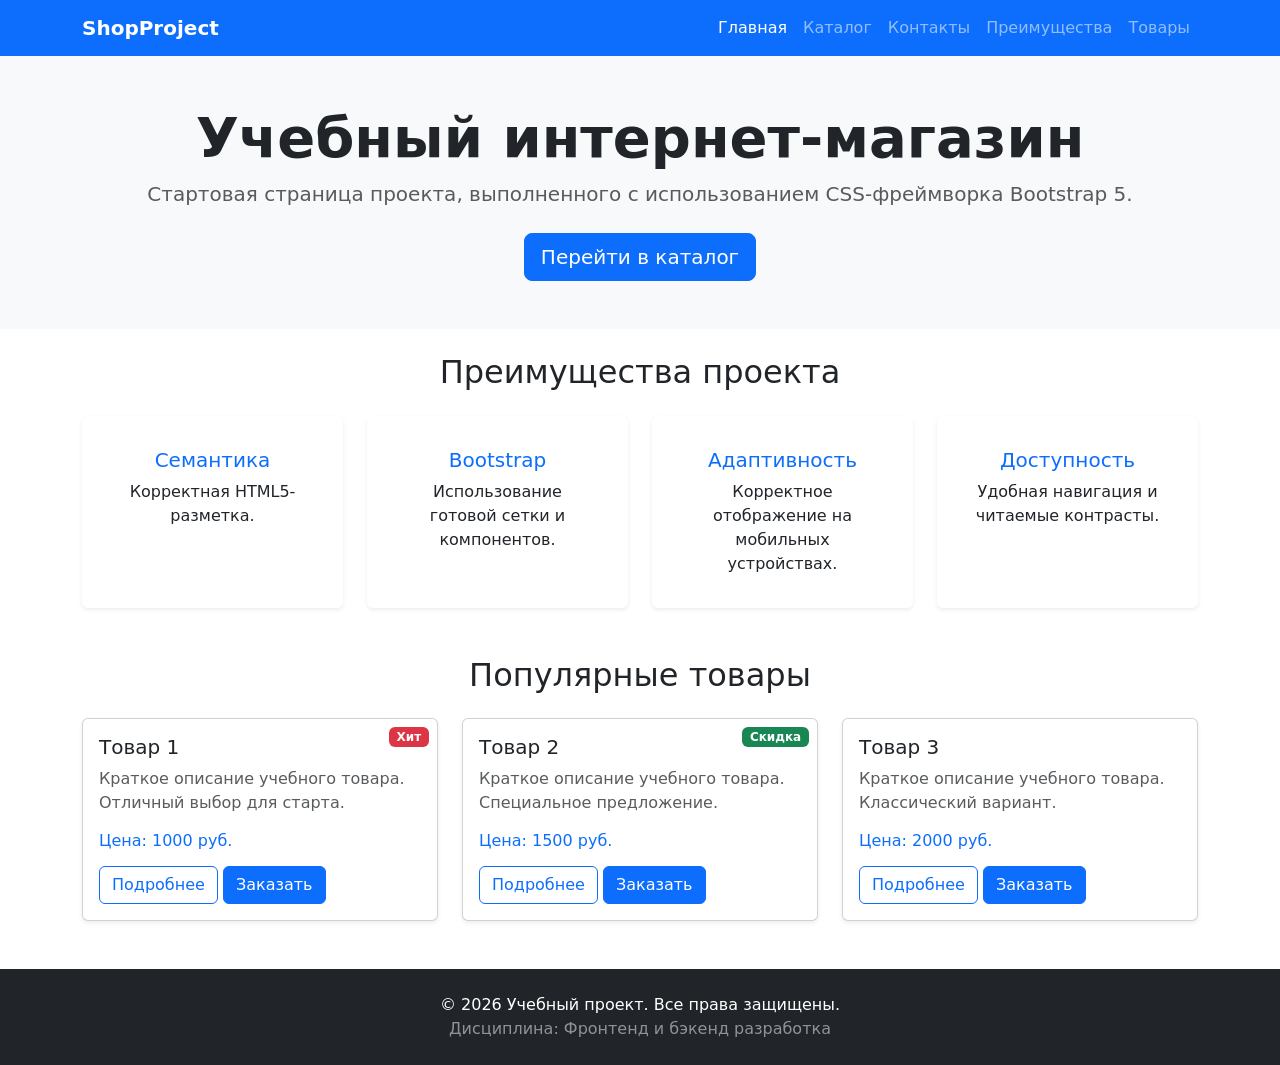
==== index.html @ 4ba066dc "feat: add Bootstrap 5 index.html with navbar, grid, cards and modal" ====
<!DOCTYPE html>
<html lang="ru">
<head>
  <meta charset="UTF-8">
  <meta name="viewport" content="width=device-width, initial-scale=1.0">
  <meta name="description" content="Учебный интернет-магазин на Bootstrap">
  <title>Учебный интернет-магазин</title>
  
  <!-- Подключение Bootstrap 5 CSS через CDN -->
  <link href="https://cdn.jsdelivr.net/npm/bootstrap@5.3.2/dist/css/bootstrap.min.css" rel="stylesheet">
  
  <!-- Наш минимальный файл для точечных правок (если понадобится) -->
  <link rel="stylesheet" href="css/custom.css">
</head>
<body>

  <!-- Навигация (Bootstrap Navbar) -->
  <nav class="navbar navbar-expand-lg navbar-dark bg-primary sticky-top">
    <div class="container">
      <a class="navbar-brand fw-bold" href="index.html">ShopProject</a>
      <button class="navbar-toggler" type="button" data-bs-toggle="collapse" data-bs-target="#navbarNav" aria-controls="navbarNav" aria-expanded="false" aria-label="Toggle navigation">
        <span class="navbar-toggler-icon"></span>
      </button>
      <div class="collapse navbar-collapse" id="navbarNav">
        <ul class="navbar-nav ms-auto">
          <li class="nav-item"><a class="nav-link active" href="index.html">Главная</a></li>
          <li class="nav-item"><a class="nav-link" href="catalog.html">Каталог</a></li>
          <li class="nav-item"><a class="nav-link" href="contacts.html">Контакты</a></li>
          <li class="nav-item"><a class="nav-link" href="index.html#advantages">Преимущества</a></li>
          <li class="nav-item"><a class="nav-link" href="index.html#popular">Товары</a></li>
        </ul>
      </div>
    </div>
  </nav>

  <main>
    <!-- Hero-блок (Bootstrap Jumbotron-style) -->
    <section class="bg-light py-5 mb-4">
      <div class="container text-center">
        <h1 class="display-4 fw-bold">Учебный интернет-магазин</h1>
        <p class="lead text-muted mb-4">Стартовая страница проекта, выполненного с использованием CSS-фреймворка Bootstrap 5.</p>
        <a class="btn btn-primary btn-lg" href="catalog.html">Перейти в каталог</a>
      </div>
    </section>

    <!-- Преимущества -->
    <section class="container mb-5" id="advantages">
      <h2 class="text-center mb-4">Преимущества проекта</h2>
      <div class="row row-cols-1 row-cols-md-2 row-cols-lg-4 g-4">
        <div class="col">
          <div class="card h-100 border-0 shadow-sm text-center p-3">
            <div class="card-body">
              <h5 class="card-title text-primary">Семантика</h5>
              <p class="card-text">Корректная HTML5-разметка.</p>
            </div>
          </div>
        </div>
        <div class="col">
          <div class="card h-100 border-0 shadow-sm text-center p-3">
            <div class="card-body">
              <h5 class="card-title text-primary">Bootstrap</h5>
              <p class="card-text">Использование готовой сетки и компонентов.</p>
            </div>
          </div>
        </div>
        <div class="col">
          <div class="card h-100 border-0 shadow-sm text-center p-3">
            <div class="card-body">
              <h5 class="card-title text-primary">Адаптивность</h5>
              <p class="card-text">Корректное отображение на мобильных устройствах.</p>
            </div>
          </div>
        </div>
        <div class="col">
          <div class="card h-100 border-0 shadow-sm text-center p-3">
            <div class="card-body">
              <h5 class="card-title text-primary">Доступность</h5>
              <p class="card-text">Удобная навигация и читаемые контрасты.</p>
            </div>
          </div>
        </div>
      </div>
    </section>

    <!-- Популярные товары (Bootstrap Grid + Cards) -->
    <section class="container mb-5" id="popular">
      <h2 class="text-center mb-4">Популярные товары</h2>
      <div class="row row-cols-1 row-cols-md-3 g-4">
        
        <!-- Товар 1 -->
        <div class="col">
          <div class="card h-100 shadow-sm">
            <span class="badge bg-danger position-absolute top-0 end-0 m-2">Хит</span>
            <div class="card-body d-flex flex-column">
              <h5 class="card-title">Товар 1</h5>
              <p class="card-text text-muted flex-grow-1">Краткое описание учебного товара. Отличный выбор для старта.</p>
              <h6 class="text-primary mb-3">Цена: 1000 руб.</h6>
              <div class="d-grid gap-2 d-md-block">
                <a href="product.html" class="btn btn-outline-primary">Подробнее</a>
                <button class="btn btn-primary" data-bs-toggle="modal" data-bs-target="#orderModal" data-product="Товар 1">Заказать</button>
              </div>
            </div>
          </div>
        </div>

        <!-- Товар 2 -->
        <div class="col">
          <div class="card h-100 shadow-sm">
            <span class="badge bg-success position-absolute top-0 end-0 m-2">Скидка</span>
            <div class="card-body d-flex flex-column">
              <h5 class="card-title">Товар 2</h5>
              <p class="card-text text-muted flex-grow-1">Краткое описание учебного товара. Специальное предложение.</p>
              <h6 class="text-primary mb-3">Цена: 1500 руб.</h6>
              <div class="d-grid gap-2 d-md-block">
                <a href="product.html" class="btn btn-outline-primary">Подробнее</a>
                <button class="btn btn-primary" data-bs-toggle="modal" data-bs-target="#orderModal" data-product="Товар 2">Заказать</button>
              </div>
            </div>
          </div>
        </div>

        <!-- Товар 3 -->
        <div class="col">
          <div class="card h-100 shadow-sm">
            <div class="card-body d-flex flex-column">
              <h5 class="card-title">Товар 3</h5>
              <p class="card-text text-muted flex-grow-1">Краткое описание учебного товара. Классический вариант.</p>
              <h6 class="text-primary mb-3">Цена: 2000 руб.</h6>
              <div class="d-grid gap-2 d-md-block">
                <a href="product.html" class="btn btn-outline-primary">Подробнее</a>
                <button class="btn btn-primary" data-bs-toggle="modal" data-bs-target="#orderModal" data-product="Товар 3">Заказать</button>
              </div>
            </div>
          </div>
        </div>

      </div>
    </section>
  </main>

  <!-- Подвал -->
  <footer class="bg-dark text-white text-center py-4 mt-auto">
    <div class="container">
      <p class="mb-0">&copy; 2026 Учебный проект. Все права защищены.</p>
      <p class="mb-0 text-white-50">Дисциплина: Фронтенд и бэкенд разработка</p>
    </div>
  </footer>

  <!-- Модальное окно заявки (Bootstrap Modal) -->
  <div class="modal fade" id="orderModal" tabindex="-1" aria-labelledby="orderModalLabel" aria-hidden="true">
    <div class="modal-dialog">
      <div class="modal-content">
        <div class="modal-header">
          <h5 class="modal-title" id="orderModalLabel">Оформление заявки</h5>
          <button type="button" class="btn-close" data-bs-dismiss="modal" aria-label="Закрыть"></button>
        </div>
        <div class="modal-body">
          <form id="orderForm" novalidate>
            <input type="hidden" id="selectedProduct" name="selected-product">
            
            <div class="mb-3">
              <label for="orderName" class="form-label">Имя</label>
              <input type="text" class="form-control" id="orderName" name="name" required minlength="2">
            </div>
            
            <div class="mb-3">
              <label for="orderEmail" class="form-label">E-mail</label>
              <input type="email" class="form-control" id="orderEmail" name="email" required>
            </div>

            <div class="mb-3">
              <label for="orderPhone" class="form-label">Телефон</label>
              <input type="tel" class="form-control" id="orderPhone" name="phone" placeholder="+7 (900) 000-00-00" pattern="^\+7 \(\d{3}\) \d{3}-\d{2}-\d{2}$" required>
              <div class="form-text">Формат: +7 (900) 000-00-00</div>
            </div>

            <div class="mb-3 form-check">
              <input type="checkbox" class="form-check-input" id="orderAgreement" name="agreement" required>
              <label class="form-check-label" for="orderAgreement">Я согласен на обработку данных</label>
            </div>

            <div class="d-grid">
              <button type="submit" class="btn btn-primary">Отправить заявку</button>
            </div>
          </form>
          
          <!-- Сообщение об успехе (Bootstrap Alert) -->
          <div class="alert alert-success mt-3 d-none" id="successMessage" role="alert">
            Форма успешно отправлена!
          </div>
        </div>
      </div>
    </div>
  </div>

  <!-- Подключение Bootstrap 5 JS Bundle (включает Popper) -->
  <script src="https://cdn.jsdelivr.net/npm/bootstrap@5.3.2/dist/js/bootstrap.bundle.min.js"></script>
  
  <!-- Наш скрипт для обработки формы -->
  <script src="js/main.js"></script>
</body>
</html>
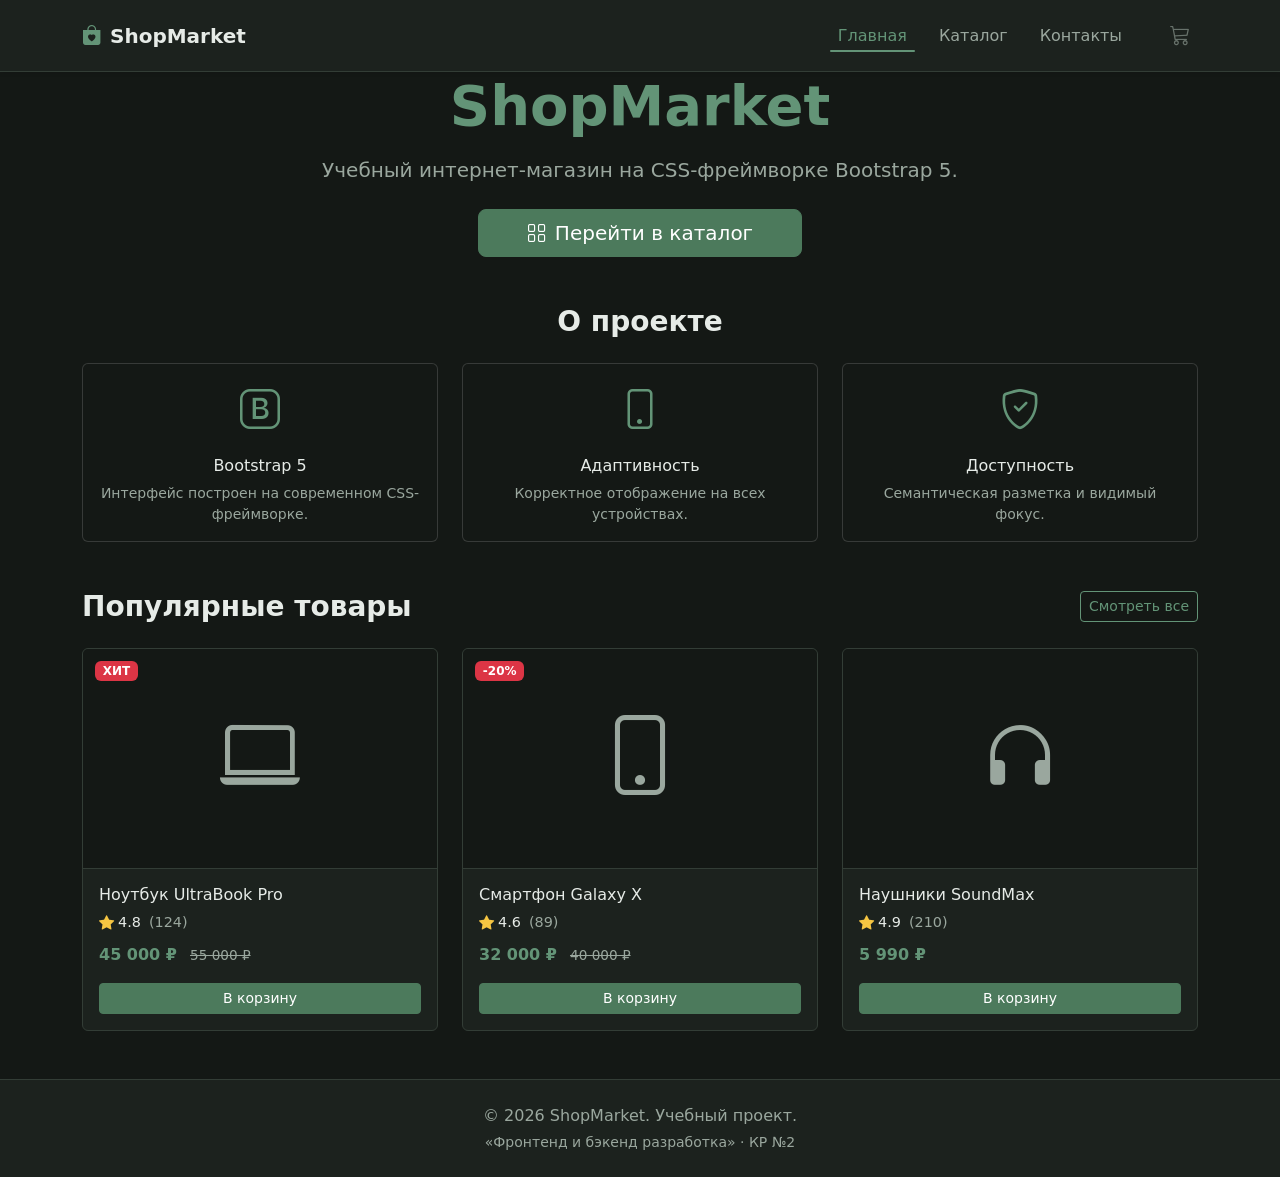
==== commit 03d2fe30: "1st version" ====
--- a/index.html
+++ b/index.html
@@ -1,202 +1,156 @@
 <!DOCTYPE html>
-<html lang="ru">
+<html lang="ru" data-bs-theme="dark">
 <head>
   <meta charset="UTF-8">
   <meta name="viewport" content="width=device-width, initial-scale=1.0">
-  <meta name="description" content="Учебный интернет-магазин на Bootstrap">
-  <title>Учебный интернет-магазин</title>
-  
-  <!-- Подключение Bootstrap 5 CSS через CDN -->
+  <meta name="description" content="ShopMarket — учебный маркетплейс. КР №2">
+  <title>Главная — ShopMarket</title>
   <link href="https://cdn.jsdelivr.net/npm/bootstrap@5.3.2/dist/css/bootstrap.min.css" rel="stylesheet">
-  
-  <!-- Наш минимальный файл для точечных правок (если понадобится) -->
+  <link rel="stylesheet" href="https://cdn.jsdelivr.net/npm/bootstrap-icons@1.11.1/font/bootstrap-icons.css">
   <link rel="stylesheet" href="css/custom.css">
 </head>
 <body>
 
-  <!-- Навигация (Bootstrap Navbar) -->
-  <nav class="navbar navbar-expand-lg navbar-dark bg-primary sticky-top">
+  <!-- ШАПКА -->
+  <nav class="navbar navbar-expand-lg fixed-top shadow-sm site-navbar" aria-label="Основная навигация">
     <div class="container">
-      <a class="navbar-brand fw-bold" href="index.html">ShopProject</a>
-      <button class="navbar-toggler" type="button" data-bs-toggle="collapse" data-bs-target="#navbarNav" aria-controls="navbarNav" aria-expanded="false" aria-label="Toggle navigation">
+      <a class="navbar-brand" href="index.html">
+        <i class="bi bi-bag-heart-fill me-2"></i>ShopMarket
+      </a>
+      <button class="navbar-toggler" type="button" data-bs-toggle="collapse" data-bs-target="#mainNavbar"
+              aria-controls="mainNavbar" aria-expanded="false" aria-label="Открыть меню">
         <span class="navbar-toggler-icon"></span>
       </button>
-      <div class="collapse navbar-collapse" id="navbarNav">
-        <ul class="navbar-nav ms-auto">
-          <li class="nav-item"><a class="nav-link active" href="index.html">Главная</a></li>
+      <div class="collapse navbar-collapse" id="mainNavbar">
+        <ul class="navbar-nav ms-auto align-items-lg-center gap-lg-3">
+          <li class="nav-item"><a class="nav-link" href="index.html">Главная</a></li>
           <li class="nav-item"><a class="nav-link" href="catalog.html">Каталог</a></li>
           <li class="nav-item"><a class="nav-link" href="contacts.html">Контакты</a></li>
-          <li class="nav-item"><a class="nav-link" href="index.html#advantages">Преимущества</a></li>
-          <li class="nav-item"><a class="nav-link" href="index.html#popular">Товары</a></li>
+          <li class="nav-item ms-lg-3">
+            <a class="nav-link cart-link d-flex align-items-center" href="order.html" aria-label="Корзина">
+              <i class="bi bi-cart3 fs-5"></i>
+              <span id="cart-count" class="badge rounded-pill bg-danger ms-1" style="display: none;">0</span>
+            </a>
+          </li>
         </ul>
       </div>
     </div>
   </nav>
 
   <main>
-    <!-- Hero-блок (Bootstrap Jumbotron-style) -->
-    <section class="bg-light py-5 mb-4">
-      <div class="container text-center">
-        <h1 class="display-4 fw-bold">Учебный интернет-магазин</h1>
-        <p class="lead text-muted mb-4">Стартовая страница проекта, выполненного с использованием CSS-фреймворка Bootstrap 5.</p>
-        <a class="btn btn-primary btn-lg" href="catalog.html">Перейти в каталог</a>
+    <!-- HERO -->
+    <section class="hero text-center">
+      <div class="container">
+        <h1 class="display-4 fw-bold mb-3" style="color: var(--accent-hover);">ShopMarket</h1>
+        <p class="lead text-muted mb-4 mx-auto" style="max-width: 700px;">
+          Учебный интернет-магазин на CSS-фреймворке Bootstrap 5.
+        </p>
+        <a href="catalog.html" class="btn btn-primary btn-lg px-5">
+          <i class="bi bi-grid me-2"></i>Перейти в каталог
+        </a>
       </div>
     </section>
 
-    <!-- Преимущества -->
-    <section class="container mb-5" id="advantages">
-      <h2 class="text-center mb-4">Преимущества проекта</h2>
-      <div class="row row-cols-1 row-cols-md-2 row-cols-lg-4 g-4">
+    <!-- ПРЕИМУЩЕСТВА -->
+    <section class="container my-5" id="advantages">
+      <h2 class="h3 fw-bold mb-4 text-center">О проекте</h2>
+      <div class="row row-cols-1 row-cols-md-3 g-4">
         <div class="col">
-          <div class="card h-100 border-0 shadow-sm text-center p-3">
-            <div class="card-body">
-              <h5 class="card-title text-primary">Семантика</h5>
-              <p class="card-text">Корректная HTML5-разметка.</p>
-            </div>
+          <div class="card h-100 p-3 text-center">
+            <i class="bi bi-bootstrap fs-1 d-block mb-3" style="color: var(--accent-hover);"></i>
+            <h3 class="h6">Bootstrap 5</h3>
+            <p class="text-muted small mb-0">Интерфейс построен на современном CSS-фреймворке.</p>
           </div>
         </div>
         <div class="col">
-          <div class="card h-100 border-0 shadow-sm text-center p-3">
-            <div class="card-body">
-              <h5 class="card-title text-primary">Bootstrap</h5>
-              <p class="card-text">Использование готовой сетки и компонентов.</p>
-            </div>
+          <div class="card h-100 p-3 text-center">
+            <i class="bi bi-phone fs-1 d-block mb-3" style="color: var(--accent-hover);"></i>
+            <h3 class="h6">Адаптивность</h3>
+            <p class="text-muted small mb-0">Корректное отображение на всех устройствах.</p>
           </div>
         </div>
         <div class="col">
-          <div class="card h-100 border-0 shadow-sm text-center p-3">
-            <div class="card-body">
-              <h5 class="card-title text-primary">Адаптивность</h5>
-              <p class="card-text">Корректное отображение на мобильных устройствах.</p>
-            </div>
-          </div>
-        </div>
-        <div class="col">
-          <div class="card h-100 border-0 shadow-sm text-center p-3">
-            <div class="card-body">
-              <h5 class="card-title text-primary">Доступность</h5>
-              <p class="card-text">Удобная навигация и читаемые контрасты.</p>
-            </div>
+          <div class="card h-100 p-3 text-center">
+            <i class="bi bi-shield-check fs-1 d-block mb-3" style="color: var(--accent-hover);"></i>
+            <h3 class="h6">Доступность</h3>
+            <p class="text-muted small mb-0">Семантическая разметка и видимый фокус.</p>
           </div>
         </div>
       </div>
     </section>
 
-    <!-- Популярные товары (Bootstrap Grid + Cards) -->
-    <section class="container mb-5" id="popular">
-      <h2 class="text-center mb-4">Популярные товары</h2>
-      <div class="row row-cols-1 row-cols-md-3 g-4">
-        
-        <!-- Товар 1 -->
-        <div class="col">
-          <div class="card h-100 shadow-sm">
-            <span class="badge bg-danger position-absolute top-0 end-0 m-2">Хит</span>
-            <div class="card-body d-flex flex-column">
-              <h5 class="card-title">Товар 1</h5>
-              <p class="card-text text-muted flex-grow-1">Краткое описание учебного товара. Отличный выбор для старта.</p>
-              <h6 class="text-primary mb-3">Цена: 1000 руб.</h6>
-              <div class="d-grid gap-2 d-md-block">
-                <a href="product.html" class="btn btn-outline-primary">Подробнее</a>
-                <button class="btn btn-primary" data-bs-toggle="modal" data-bs-target="#orderModal" data-product="Товар 1">Заказать</button>
-              </div>
-            </div>
-          </div>
-        </div>
-
-        <!-- Товар 2 -->
-        <div class="col">
-          <div class="card h-100 shadow-sm">
-            <span class="badge bg-success position-absolute top-0 end-0 m-2">Скидка</span>
-            <div class="card-body d-flex flex-column">
-              <h5 class="card-title">Товар 2</h5>
-              <p class="card-text text-muted flex-grow-1">Краткое описание учебного товара. Специальное предложение.</p>
-              <h6 class="text-primary mb-3">Цена: 1500 руб.</h6>
-              <div class="d-grid gap-2 d-md-block">
-                <a href="product.html" class="btn btn-outline-primary">Подробнее</a>
-                <button class="btn btn-primary" data-bs-toggle="modal" data-bs-target="#orderModal" data-product="Товар 2">Заказать</button>
-              </div>
-            </div>
-          </div>
-        </div>
-
-        <!-- Товар 3 -->
-        <div class="col">
-          <div class="card h-100 shadow-sm">
-            <div class="card-body d-flex flex-column">
-              <h5 class="card-title">Товар 3</h5>
-              <p class="card-text text-muted flex-grow-1">Краткое описание учебного товара. Классический вариант.</p>
-              <h6 class="text-primary mb-3">Цена: 2000 руб.</h6>
-              <div class="d-grid gap-2 d-md-block">
-                <a href="product.html" class="btn btn-outline-primary">Подробнее</a>
-                <button class="btn btn-primary" data-bs-toggle="modal" data-bs-target="#orderModal" data-product="Товар 3">Заказать</button>
-              </div>
-            </div>
-          </div>
-        </div>
-
+    <!-- ПОПУЛЯРНЫЕ ТОВАРЫ -->
+    <section class="container pb-5" id="popular">
+      <div class="d-flex justify-content-between align-items-center mb-4">
+        <h2 class="h3 fw-bold mb-0">Популярные товары</h2>
+        <a href="catalog.html" class="btn btn-outline-primary btn-sm">Смотреть все</a>
+      </div>
+      <div class="row row-cols-1 row-cols-md-3 g-4" id="popular-grid">
+        <!-- Карточки генерируются через JavaScript -->
       </div>
     </section>
   </main>
 
-  <!-- Подвал -->
-  <footer class="bg-dark text-white text-center py-4 mt-auto">
-    <div class="container">
-      <p class="mb-0">&copy; 2026 Учебный проект. Все права защищены.</p>
-      <p class="mb-0 text-white-50">Дисциплина: Фронтенд и бэкенд разработка</p>
+  <!-- ПОДВАЛ -->
+  <footer class="site-footer py-4" id="contacts">
+    <div class="container text-center">
+      <p class="mb-1">&copy; 2026 ShopMarket. Учебный проект.</p>
+      <p class="mb-0 small" style="color: var(--text-muted);">«Фронтенд и бэкенд разработка» · КР №2</p>
     </div>
   </footer>
 
-  <!-- Модальное окно заявки (Bootstrap Modal) -->
+  <!-- КНОПКА НАВЕРХ -->
+  <button id="backToTop" class="back-to-top" type="button" aria-label="Вернуться наверх">
+    <i class="bi bi-arrow-up"></i>
+  </button>
+
+  <!-- МОДАЛЬНОЕ ОКНО -->
   <div class="modal fade" id="orderModal" tabindex="-1" aria-labelledby="orderModalLabel" aria-hidden="true">
-    <div class="modal-dialog">
+    <div class="modal-dialog modal-dialog-centered">
       <div class="modal-content">
         <div class="modal-header">
-          <h5 class="modal-title" id="orderModalLabel">Оформление заявки</h5>
+          <h5 class="modal-title" id="orderModalLabel">Оформление заказа</h5>
           <button type="button" class="btn-close" data-bs-dismiss="modal" aria-label="Закрыть"></button>
         </div>
         <div class="modal-body">
-          <form id="orderForm" novalidate>
-            <input type="hidden" id="selectedProduct" name="selected-product">
-            
+          <form id="orderForm" class="needs-validation" novalidate>
+            <input type="hidden" id="selectedProduct" name="product">
             <div class="mb-3">
-              <label for="orderName" class="form-label">Имя</label>
-              <input type="text" class="form-control" id="orderName" name="name" required minlength="2">
+              <label for="orderName" class="form-label">Ваше имя</label>
+              <input type="text" class="form-control" id="orderName" required minlength="2">
+              <div class="invalid-feedback">Введите имя (минимум 2 символа).</div>
             </div>
-            
-            <div class="mb-3">
-              <label for="orderEmail" class="form-label">E-mail</label>
-              <input type="email" class="form-control" id="orderEmail" name="email" required>
-            </div>
-
             <div class="mb-3">
               <label for="orderPhone" class="form-label">Телефон</label>
-              <input type="tel" class="form-control" id="orderPhone" name="phone" placeholder="+7 (900) 000-00-00" pattern="^\+7 \(\d{3}\) \d{3}-\d{2}-\d{2}$" required>
-              <div class="form-text">Формат: +7 (900) 000-00-00</div>
+              <input type="tel" class="form-control" id="orderPhone" placeholder="+7 (999) 000-00-00" pattern="^\+7 \(\d{3}\) \d{3}-\d{2}-\d{2}$" required>
+              <div class="invalid-feedback">Формат: +7 (999) 000-00-00</div>
             </div>
-
             <div class="mb-3 form-check">
-              <input type="checkbox" class="form-check-input" id="orderAgreement" name="agreement" required>
-              <label class="form-check-label" for="orderAgreement">Я согласен на обработку данных</label>
+              <input type="checkbox" class="form-check-input" id="orderAgreement" required>
+              <label class="form-check-label" for="orderAgreement">Согласен на обработку персональных данных</label>
+              <div class="invalid-feedback">Необходимо ваше согласие.</div>
             </div>
-
-            <div class="d-grid">
-              <button type="submit" class="btn btn-primary">Отправить заявку</button>
-            </div>
+            <button type="submit" class="btn btn-primary w-100">Подтвердить заказ</button>
           </form>
-          
-          <!-- Сообщение об успехе (Bootstrap Alert) -->
-          <div class="alert alert-success mt-3 d-none" id="successMessage" role="alert">
-            Форма успешно отправлена!
-          </div>
         </div>
       </div>
     </div>
   </div>
 
-  <!-- Подключение Bootstrap 5 JS Bundle (включает Popper) -->
+  <!-- TOAST -->
+  <div class="toast-container">
+    <div id="successToast" class="toast align-items-center text-white border-0" role="alert">
+      <div class="d-flex">
+        <div class="toast-body"><i class="bi bi-check-circle-fill me-2"></i>Заказ успешно оформлен!</div>
+        <button type="button" class="btn-close btn-close-white me-2 m-auto" data-bs-dismiss="toast"></button>
+      </div>
+    </div>
+  </div>
+
+  <!-- СКРИПТЫ -->
   <script src="https://cdn.jsdelivr.net/npm/bootstrap@5.3.2/dist/js/bootstrap.bundle.min.js"></script>
-  
-  <!-- Наш скрипт для обработки формы -->
+  <script src="js/products.js"></script>
+  <script src="js/cart.js"></script>
   <script src="js/main.js"></script>
 </body>
 </html>
--- a/css/custom.css
+++ b/css/custom.css
@@ -0,0 +1,279 @@
+:root {
+  --bg: #141815;
+  --surface: #1c221e;
+  --surface-2: #232b26;
+  --border: #333d36;
+  --text: #e6ebe7;
+  --muted: #9aa79e;
+  --accent: #4c7a5c;
+  --accent-hover: #639477;
+  --accent-soft: #24352a;
+  --danger: #b85c5c;
+  --header-h: 72px;
+
+  /* Подключаем палитру к переменным Bootstrap */
+  --bs-primary: #4c7a5c;
+  --bs-primary-rgb: 76, 122, 92;
+  --bs-link-color: var(--accent-hover);
+  --bs-link-color-rgb: 99, 148, 119;
+  --bs-link-hover-color: #7fb094;
+  --bs-body-bg: var(--bg);
+  --bs-body-color: var(--text);
+  --bs-border-color: var(--border);
+  --bs-secondary-color: var(--muted);
+  --bs-emphasis-color: var(--text);
+}
+
+html { scroll-padding-top: calc(var(--header-h) + 16px); }
+
+body {
+  padding-top: var(--header-h);
+  background-color: var(--bg);
+  color: var(--text);
+  display: flex;
+  flex-direction: column;
+  min-height: 100vh;
+}
+
+main { flex: 1 0 auto; }
+footer { flex-shrink: 0; }
+[hidden] { display: none !important; }
+
+.text-muted { color: var(--muted) !important; }
+.lead { color: var(--muted); }
+
+/* Ссылки в контенте */
+a { color: var(--accent-hover); }
+a:hover { color: #7fb094; }
+
+/* === 1. ЕДИНАЯ ШАПКА === */
+.site-navbar {
+  min-height: var(--header-h);
+  background-color: var(--surface) !important;
+  border-bottom: 1px solid var(--border);
+}
+.site-navbar .navbar-brand { color: var(--text); font-weight: 700; }
+.site-navbar .navbar-brand i { color: var(--accent-hover); }
+.site-navbar .nav-link { color: var(--muted); transition: color .2s; }
+.site-navbar .nav-link:hover,
+.site-navbar .nav-link:focus-visible { color: var(--text); }
+.site-navbar .nav-link.active,
+.site-navbar .nav-link[aria-current="page"] {
+  color: var(--accent-hover);
+  /* font-weight не меняем — иначе пункт "прыгает" по ширине */
+  position: relative;
+}
+.site-navbar .nav-link.active::after,
+.site-navbar .nav-link[aria-current="page"]::after {
+  content: "";
+  position: absolute;
+  left: 0;
+  right: 0;
+  bottom: 4px;
+  height: 2px;
+  background-color: var(--accent-hover);
+  border-radius: 2px;
+}
+
+.site-navbar .nav-link:focus-visible {
+  outline: 2px solid var(--accent-hover);
+  outline-offset: 4px;
+  border-radius: 4px;
+}
+.site-navbar .navbar-toggler { border-color: var(--border); }
+
+.cart-link { color: var(--muted) !important; opacity: 0.6; transition: opacity 0.2s, color .2s; }
+.cart-link:hover { opacity: 1; color: var(--text) !important; }
+
+/* === 2. КНОПКИ === */
+.btn-primary {
+  --bs-btn-bg: var(--accent);
+  --bs-btn-border-color: var(--accent);
+  --bs-btn-hover-bg: var(--accent-hover);
+  --bs-btn-hover-border-color: var(--accent-hover);
+  --bs-btn-active-bg: #3e6549;
+  --bs-btn-active-border-color: #3e6549;
+  --bs-btn-disabled-bg: var(--accent);
+  --bs-btn-disabled-border-color: var(--accent);
+  --bs-btn-focus-shadow-rgb: 99, 148, 119;
+}
+
+.btn-outline-primary {
+  --bs-btn-color: var(--accent-hover);
+  --bs-btn-border-color: var(--accent-hover);
+  --bs-btn-hover-bg: var(--accent);
+  --bs-btn-hover-border-color: var(--accent);
+  --bs-btn-hover-color: #fff;
+  --bs-btn-active-bg: #3e6549;
+  --bs-btn-active-border-color: #3e6549;
+  --bs-btn-active-color: #fff;
+  --bs-btn-focus-shadow-rgb: 99, 148, 119;
+}
+
+/* === 3. ХЛЕБНЫЕ КРОШКИ === */
+.breadcrumb-item a { color: var(--muted); transition: color .2s; }
+.breadcrumb-item a:hover { color: var(--accent-hover); }
+.breadcrumb-item.active { color: var(--text); }
+.breadcrumb-item + .breadcrumb-item::before { color: var(--muted); }
+
+/* === 4. КАРТОЧКИ ТОВАРОВ === */
+.product-card {
+  overflow: hidden;
+  background-color: var(--surface);
+  border: 1px solid var(--border);
+  transition: transform 0.18s ease, border-color 0.18s ease, box-shadow 0.18s ease;
+}
+.product-card:hover {
+  transform: translateY(-3px);
+  border-color: var(--accent-hover);
+  box-shadow: 0 8px 24px rgba(0, 0, 0, .35);
+}
+
+.product-image-placeholder {
+  height: 220px;
+  display: flex;
+  align-items: center;
+  justify-content: center;
+  background-color: var(--bg);
+  border-bottom: 1px solid var(--border);
+  text-decoration: none;
+  border-top-left-radius: calc(var(--bs-border-radius) - 1px);
+  border-top-right-radius: calc(var(--bs-border-radius) - 1px);
+  transition: background-color .18s ease;
+}
+.product-image-placeholder:hover { background-color: var(--accent-soft); }
+
+.product-image-placeholder .bi {
+  font-size: 5rem;
+  color: var(--muted) !important;
+  transition: color .18s ease, transform .18s ease;
+}
+.product-image-placeholder:hover .bi {
+  color: var(--accent-hover) !important;
+  transform: scale(1.05);
+}
+
+.product-badge {
+  position: absolute;
+  top: 12px;
+  left: 12px;
+  z-index: 2;
+}
+
+.price { color: var(--accent-hover); font-weight: 700; }
+.old-price { color: var(--muted); text-decoration: line-through; font-size: 0.85rem; }
+
+.product-card h3 a,
+.product-card .text-reset { transition: color .18s; }
+.product-card:hover h3 a { color: var(--accent-hover) !important; }
+
+.product-rating {
+  display: inline-flex;
+  align-items: center;
+  gap: 4px;
+  font-size: 0.9rem;
+}
+.product-rating .bi-star-fill {
+  color: #f5c542;
+  font-size: 0.95rem;
+}
+
+/* === 5. КНОПКА "НАВЕРХ" === */
+.back-to-top {
+  position: fixed;
+  right: 24px;
+  bottom: 24px;
+  width: 48px;
+  height: 48px;
+  border-radius: 50%;
+  border: 1px solid var(--accent-hover);
+  background-color: var(--accent);
+  color: #fff;
+  z-index: 1045;
+  opacity: 0;
+  visibility: hidden;
+  transition: opacity 0.2s ease, visibility 0.2s ease, background-color 0.2s ease;
+  display: flex;
+  align-items: center;
+  justify-content: center;
+}
+.back-to-top.is-visible {
+  opacity: 1;
+  visibility: visible;
+}
+.back-to-top:hover {
+  background-color: var(--accent-hover);
+  color: #fff;
+}
+
+/* === 6. ФОРМЫ === */
+.form-control, .form-select {
+  background-color: var(--bg);
+  border-color: var(--border);
+  color: var(--text);
+}
+.form-control:focus, .form-select:focus {
+  background-color: var(--bg);
+  border-color: var(--accent-hover);
+  color: var(--text);
+  box-shadow: 0 0 0 0.2rem rgba(99, 148, 119, 0.25);
+}
+.form-label, .form-check-label { color: var(--text); }
+.form-text { color: var(--muted); }
+
+.form-check-input:checked {
+  background-color: var(--accent);
+  border-color: var(--accent);
+}
+.form-check-input:focus {
+  border-color: var(--accent-hover);
+  box-shadow: 0 0 0 .2rem rgba(99, 148, 119, .25);
+}
+.form-check-input:checked:focus {
+  box-shadow: 0 0 0 .2rem rgba(99, 148, 119, .35);
+}
+
+/* === 7. МОДАЛКИ === */
+.modal-content {
+  background-color: var(--surface);
+  border: 1px solid var(--border);
+  color: var(--text);
+}
+.modal-header, .modal-footer { border-color: var(--border); }
+.btn-close { filter: invert(1) grayscale(100%) brightness(200%); }
+
+/* === 8. TOAST === */
+.toast-container {
+  position: fixed;
+  top: calc(var(--header-h) + 12px);
+  right: 16px;
+  z-index: 1090;
+}
+.toast {
+  background-color: var(--accent-soft);
+  border: 1px solid var(--accent-hover);
+  color: var(--text);
+}
+
+/* === 9. ПОДВАЛ === */
+.site-footer {
+  background-color: var(--surface);
+  border-top: 1px solid var(--border);
+  color: var(--muted);
+}
+
+/* === STICKY-ФИЛЬТР В КАТАЛОГЕ === */
+.sticky-sidebar {
+  position: sticky;
+  top: calc(var(--header-h) + 16px);
+  /* не даём карточке растягиваться на всю высоту колонки */
+  align-self: flex-start;
+}
+
+/* На узких экранах sticky отключаем — фильтр и так идёт сверху */
+@media (max-width: 991.98px) {
+  .sticky-sidebar {
+    position: static;
+    top: auto;
+  }
+}
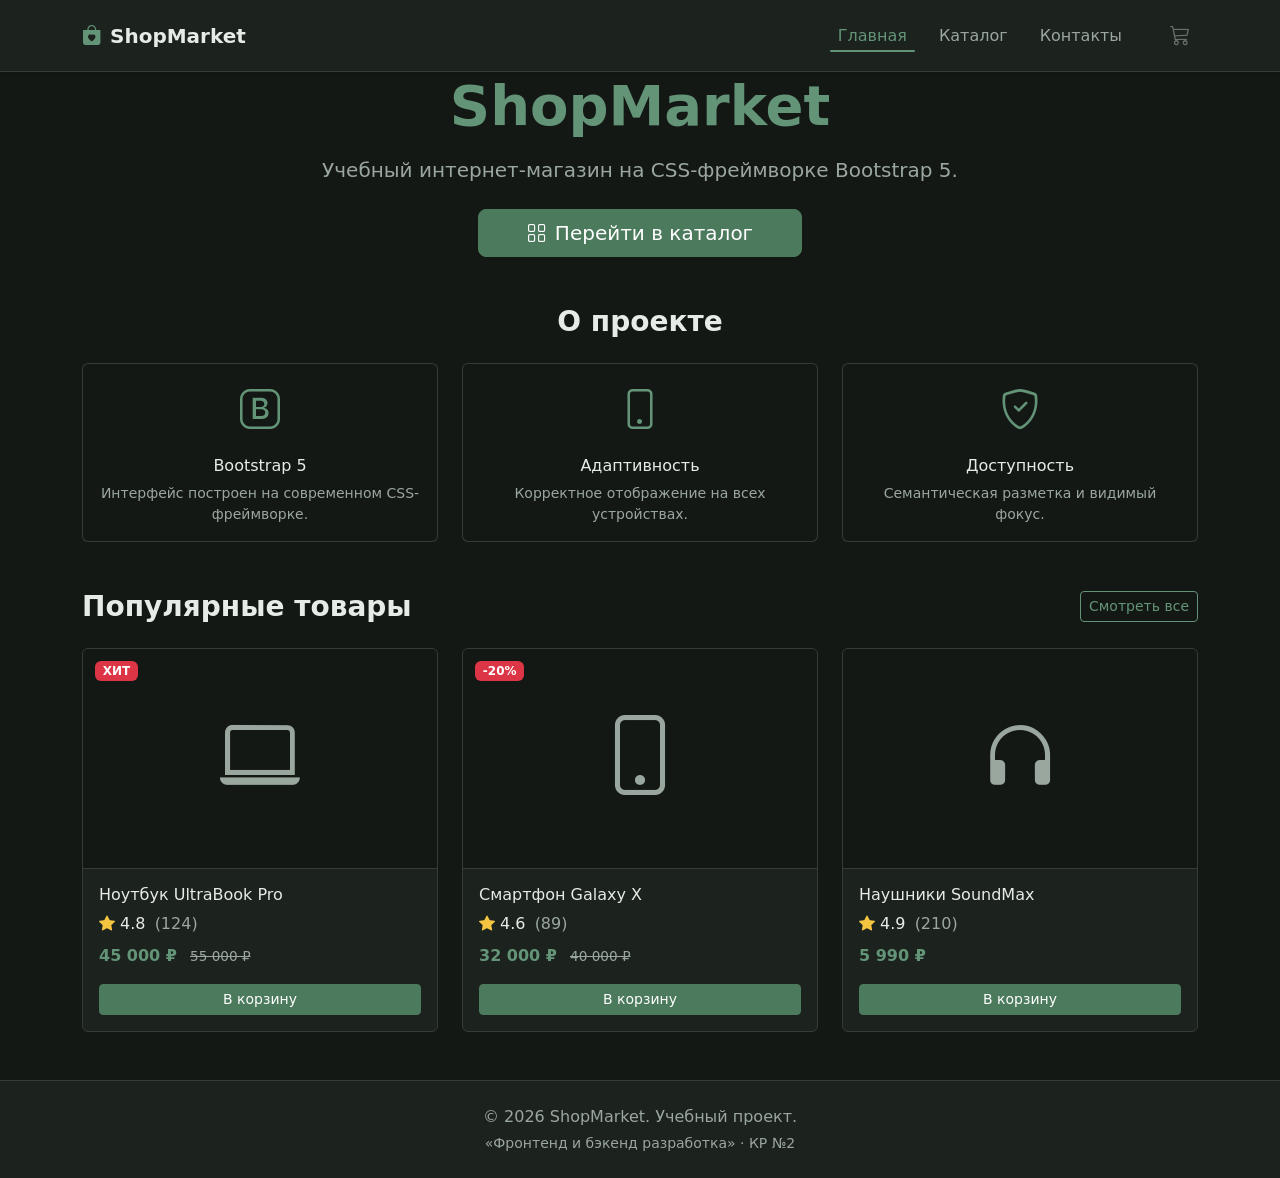
==== commit 0ffdf556: "5 & 6 done" ====
--- a/index.html
+++ b/index.html
@@ -11,23 +11,22 @@
 </head>
 <body>
 
-  <!-- ШАПКА -->
   <nav class="navbar navbar-expand-lg fixed-top shadow-sm site-navbar" aria-label="Основная навигация">
     <div class="container">
-      <a class="navbar-brand" href="index.html">
+      <a class="navbar-brand site-navbar__brand" href="index.html">
         <i class="bi bi-bag-heart-fill me-2"></i>ShopMarket
       </a>
-      <button class="navbar-toggler" type="button" data-bs-toggle="collapse" data-bs-target="#mainNavbar"
+      <button class="navbar-toggler site-navbar__toggler" type="button" data-bs-toggle="collapse" data-bs-target="#mainNavbar"
               aria-controls="mainNavbar" aria-expanded="false" aria-label="Открыть меню">
         <span class="navbar-toggler-icon"></span>
       </button>
       <div class="collapse navbar-collapse" id="mainNavbar">
         <ul class="navbar-nav ms-auto align-items-lg-center gap-lg-3">
-          <li class="nav-item"><a class="nav-link" href="index.html">Главная</a></li>
-          <li class="nav-item"><a class="nav-link" href="catalog.html">Каталог</a></li>
-          <li class="nav-item"><a class="nav-link" href="contacts.html">Контакты</a></li>
+          <li class="nav-item"><a class="nav-link site-navbar__link" href="index.html">Главная</a></li>
+          <li class="nav-item"><a class="nav-link site-navbar__link" href="catalog.html">Каталог</a></li>
+          <li class="nav-item"><a class="nav-link site-navbar__link" href="contacts.html">Контакты</a></li>
           <li class="nav-item ms-lg-3">
-            <a class="nav-link cart-link d-flex align-items-center" href="order.html" aria-label="Корзина">
+            <a class="nav-link site-navbar__cart d-flex align-items-center" href="order.html" aria-label="Корзина">
               <i class="bi bi-cart3 fs-5"></i>
               <span id="cart-count" class="badge rounded-pill bg-danger ms-1" style="display: none;">0</span>
             </a>
@@ -38,7 +37,6 @@
   </nav>
 
   <main>
-    <!-- HERO -->
     <section class="hero text-center">
       <div class="container">
         <h1 class="display-4 fw-bold mb-3" style="color: var(--accent-hover);">ShopMarket</h1>
@@ -51,7 +49,6 @@
       </div>
     </section>
 
-    <!-- ПРЕИМУЩЕСТВА -->
     <section class="container my-5" id="advantages">
       <h2 class="h3 fw-bold mb-4 text-center">О проекте</h2>
       <div class="row row-cols-1 row-cols-md-3 g-4">
@@ -79,7 +76,6 @@
       </div>
     </section>
 
-    <!-- ПОПУЛЯРНЫЕ ТОВАРЫ -->
     <section class="container pb-5" id="popular">
       <div class="d-flex justify-content-between align-items-center mb-4">
         <h2 class="h3 fw-bold mb-0">Популярные товары</h2>
@@ -91,20 +87,17 @@
     </section>
   </main>
 
-  <!-- ПОДВАЛ -->
   <footer class="site-footer py-4" id="contacts">
     <div class="container text-center">
       <p class="mb-1">&copy; 2026 ShopMarket. Учебный проект.</p>
-      <p class="mb-0 small" style="color: var(--text-muted);">«Фронтенд и бэкенд разработка» · КР №2</p>
+      <p class="mb-0 small site-footer__text">«Фронтенд и бэкенд разработка» · КР №2</p>
     </div>
   </footer>
 
-  <!-- КНОПКА НАВЕРХ -->
   <button id="backToTop" class="back-to-top" type="button" aria-label="Вернуться наверх">
     <i class="bi bi-arrow-up"></i>
   </button>
 
-  <!-- МОДАЛЬНОЕ ОКНО -->
   <div class="modal fade" id="orderModal" tabindex="-1" aria-labelledby="orderModalLabel" aria-hidden="true">
     <div class="modal-dialog modal-dialog-centered">
       <div class="modal-content">
@@ -137,7 +130,6 @@
     </div>
   </div>
 
-  <!-- TOAST -->
   <div class="toast-container">
     <div id="successToast" class="toast align-items-center text-white border-0" role="alert">
       <div class="d-flex">
@@ -147,7 +139,6 @@
     </div>
   </div>
 
-  <!-- СКРИПТЫ -->
   <script src="https://cdn.jsdelivr.net/npm/bootstrap@5.3.2/dist/js/bootstrap.bundle.min.js"></script>
   <script src="js/products.js"></script>
   <script src="js/cart.js"></script>
--- a/css/custom.css
+++ b/css/custom.css
@@ -46,25 +46,25 @@
 a { color: var(--accent-hover); }
 a:hover { color: #7fb094; }
 
-/* === 1. ЕДИНАЯ ШАПКА === */
+/* === 1. ШАПКА (блок site-navbar) === */
 .site-navbar {
   min-height: var(--header-h);
   background-color: var(--surface) !important;
   border-bottom: 1px solid var(--border);
 }
-.site-navbar .navbar-brand { color: var(--text); font-weight: 700; }
-.site-navbar .navbar-brand i { color: var(--accent-hover); }
-.site-navbar .nav-link { color: var(--muted); transition: color .2s; }
-.site-navbar .nav-link:hover,
-.site-navbar .nav-link:focus-visible { color: var(--text); }
-.site-navbar .nav-link.active,
-.site-navbar .nav-link[aria-current="page"] {
+.site-navbar__brand { color: var(--text); font-weight: 700; }
+.site-navbar__brand i { color: var(--accent-hover); }
+.site-navbar__link {
+  color: var(--muted);
+  transition: color .2s;
+}
+.site-navbar__link:hover,
+.site-navbar__link:focus-visible { color: var(--text); }
+.site-navbar__link--active {
   color: var(--accent-hover);
-  /* font-weight не меняем — иначе пункт "прыгает" по ширине */
   position: relative;
 }
-.site-navbar .nav-link.active::after,
-.site-navbar .nav-link[aria-current="page"]::after {
+.site-navbar__link--active::after {
   content: "";
   position: absolute;
   left: 0;
@@ -74,18 +74,45 @@
   background-color: var(--accent-hover);
   border-radius: 2px;
 }
-
-.site-navbar .nav-link:focus-visible {
+.site-navbar__link:focus-visible {
   outline: 2px solid var(--accent-hover);
   outline-offset: 4px;
   border-radius: 4px;
 }
-.site-navbar .navbar-toggler { border-color: var(--border); }
-
-.cart-link { color: var(--muted) !important; opacity: 0.6; transition: opacity 0.2s, color .2s; }
-.cart-link:hover { opacity: 1; color: var(--text) !important; }
-
-/* === 2. КНОПКИ === */
+.site-navbar__toggler { border-color: var(--border); }
+
+.site-navbar__cart {
+  color: var(--muted) !important;
+  opacity: 0.6;
+  transition: opacity 0.2s, color .2s;
+}
+.site-navbar__cart:hover {
+  opacity: 1;
+  color: var(--text) !important;
+}
+/* Активная корзина: подчёркиваем только иконку */
+.site-navbar__cart.site-navbar__link--active {
+  color: var(--accent-hover) !important;
+  opacity: 1;
+}
+.site-navbar__cart.site-navbar__link--active::after {
+  display: none; /* убираем общее подчёркивание */
+}
+.site-navbar__cart.site-navbar__link--active .bi {
+  position: relative;
+}
+.site-navbar__cart.site-navbar__link--active .bi::after {
+  content: "";
+  position: absolute;
+  left: -4px;
+  right: -4px;
+  bottom: -6px;
+  height: 2px;
+  background-color: var(--accent-hover);
+  border-radius: 2px;
+}
+
+/* === 2. КНОПКИ (тема Bootstrap — оставляем как есть) === */
 .btn-primary {
   --bs-btn-bg: var(--accent);
   --bs-btn-border-color: var(--accent);
@@ -110,13 +137,12 @@
   --bs-btn-focus-shadow-rgb: 99, 148, 119;
 }
 
-/* === 3. ХЛЕБНЫЕ КРОШКИ === */
-.breadcrumb-item a { color: var(--muted); transition: color .2s; }
-.breadcrumb-item a:hover { color: var(--accent-hover); }
-.breadcrumb-item.active { color: var(--text); }
-.breadcrumb-item + .breadcrumb-item::before { color: var(--muted); }
-
-/* === 4. КАРТОЧКИ ТОВАРОВ === */
+/* === 3. ХЛЕБНЫЕ КРОШКИ (Bootstrap .breadcrumb оставляем, свои классы — для тем) === */
+.breadcrumbs__link { color: var(--muted); transition: color .2s; }
+.breadcrumbs__link:hover { color: var(--accent-hover); }
+.breadcrumbs__current { color: var(--text); }
+
+/* === 4. КАРТОЧКА ТОВАРА (блок product-card) === */
 .product-card {
   overflow: hidden;
   background-color: var(--surface);
@@ -129,7 +155,14 @@
   box-shadow: 0 8px 24px rgba(0, 0, 0, .35);
 }
 
-.product-image-placeholder {
+.product-card__badge {
+  position: absolute;
+  top: 12px;
+  left: 12px;
+  z-index: 2;
+}
+
+.product-card__image {
   height: 220px;
   display: flex;
   align-items: center;
@@ -141,44 +174,63 @@
   border-top-right-radius: calc(var(--bs-border-radius) - 1px);
   transition: background-color .18s ease;
 }
-.product-image-placeholder:hover { background-color: var(--accent-soft); }
-
-.product-image-placeholder .bi {
+.product-card__image:hover { background-color: var(--accent-soft); }
+
+.product-card__icon {
   font-size: 5rem;
   color: var(--muted) !important;
   transition: color .18s ease, transform .18s ease;
 }
-.product-image-placeholder:hover .bi {
+.product-card__image:hover .product-card__icon {
   color: var(--accent-hover) !important;
   transform: scale(1.05);
 }
 
-.product-badge {
-  position: absolute;
-  top: 12px;
-  left: 12px;
-  z-index: 2;
-}
-
-.price { color: var(--accent-hover); font-weight: 700; }
-.old-price { color: var(--muted); text-decoration: line-through; font-size: 0.85rem; }
-
-.product-card h3 a,
-.product-card .text-reset { transition: color .18s; }
-.product-card:hover h3 a { color: var(--accent-hover) !important; }
-
-.product-rating {
-  display: inline-flex;
-  align-items: center;
-  gap: 4px;
-  font-size: 0.9rem;
-}
-.product-rating .bi-star-fill {
-  color: #f5c542;
-  font-size: 0.95rem;
-}
-
-/* === 5. КНОПКА "НАВЕРХ" === */
+.product-card__title { transition: color .18s; }
+.product-card:hover .product-card__title { color: var(--accent-hover); }
+
+.product-card__rating .bi-star-fill { color: #f5c542; }
+
+.product-card__price { color: var(--accent-hover); font-weight: 700; }
+.product-card__old-price { color: var(--muted); text-decoration: line-through; font-size: 0.85rem; }
+
+/* === 5. КАТАЛОГ (блок catalog) === */
+.catalog {
+  display: grid;
+  grid-template-columns: 260px 1fr;
+  grid-template-areas: "filters products";
+  gap: 1.5rem;
+}
+.catalog__filters { grid-area: filters; }
+.catalog__products { grid-area: products; }
+.catalog__grid {
+  display: grid;
+  grid-template-columns: repeat(3, 1fr);
+  gap: 1rem;
+}
+
+.catalog__sidebar {
+  position: sticky;
+  top: calc(var(--header-h) + 16px);
+  align-self: flex-start;
+}
+
+@media (max-width: 991.98px) {
+  .catalog {
+    grid-template-columns: 1fr;
+    grid-template-areas:
+      "filters"
+      "products";
+  }
+  .catalog__grid { grid-template-columns: repeat(2, 1fr); }
+  .catalog__sidebar { position: static; top: auto; }
+}
+
+@media (max-width: 575.98px) {
+  .catalog__grid { grid-template-columns: 1fr; }
+}
+
+/* === 6. КНОПКА «НАВЕРХ» (блок back-to-top) === */
 .back-to-top {
   position: fixed;
   right: 24px;
@@ -197,7 +249,7 @@
   align-items: center;
   justify-content: center;
 }
-.back-to-top.is-visible {
+.back-to-top--visible {
   opacity: 1;
   visibility: visible;
 }
@@ -206,7 +258,7 @@
   color: #fff;
 }
 
-/* === 6. ФОРМЫ === */
+/* === 7. ФОРМЫ (Bootstrap-классы оставляем) === */
 .form-control, .form-select {
   background-color: var(--bg);
   border-color: var(--border);
@@ -233,7 +285,7 @@
   box-shadow: 0 0 0 .2rem rgba(99, 148, 119, .35);
 }
 
-/* === 7. МОДАЛКИ === */
+/* === 8. МОДАЛКИ (Bootstrap-классы оставляем) === */
 .modal-content {
   background-color: var(--surface);
   border: 1px solid var(--border);
@@ -242,7 +294,7 @@
 .modal-header, .modal-footer { border-color: var(--border); }
 .btn-close { filter: invert(1) grayscale(100%) brightness(200%); }
 
-/* === 8. TOAST === */
+/* === 9. TOAST (Bootstrap-классы оставляем) === */
 .toast-container {
   position: fixed;
   top: calc(var(--header-h) + 12px);
@@ -255,25 +307,10 @@
   color: var(--text);
 }
 
-/* === 9. ПОДВАЛ === */
+/* === 10. ПОДВАЛ (блок site-footer) === */
 .site-footer {
   background-color: var(--surface);
   border-top: 1px solid var(--border);
   color: var(--muted);
 }
-
-/* === STICKY-ФИЛЬТР В КАТАЛОГЕ === */
-.sticky-sidebar {
-  position: sticky;
-  top: calc(var(--header-h) + 16px);
-  /* не даём карточке растягиваться на всю высоту колонки */
-  align-self: flex-start;
-}
-
-/* На узких экранах sticky отключаем — фильтр и так идёт сверху */
-@media (max-width: 991.98px) {
-  .sticky-sidebar {
-    position: static;
-    top: auto;
-  }
-}+.site-footer__text { color: var(--muted); }
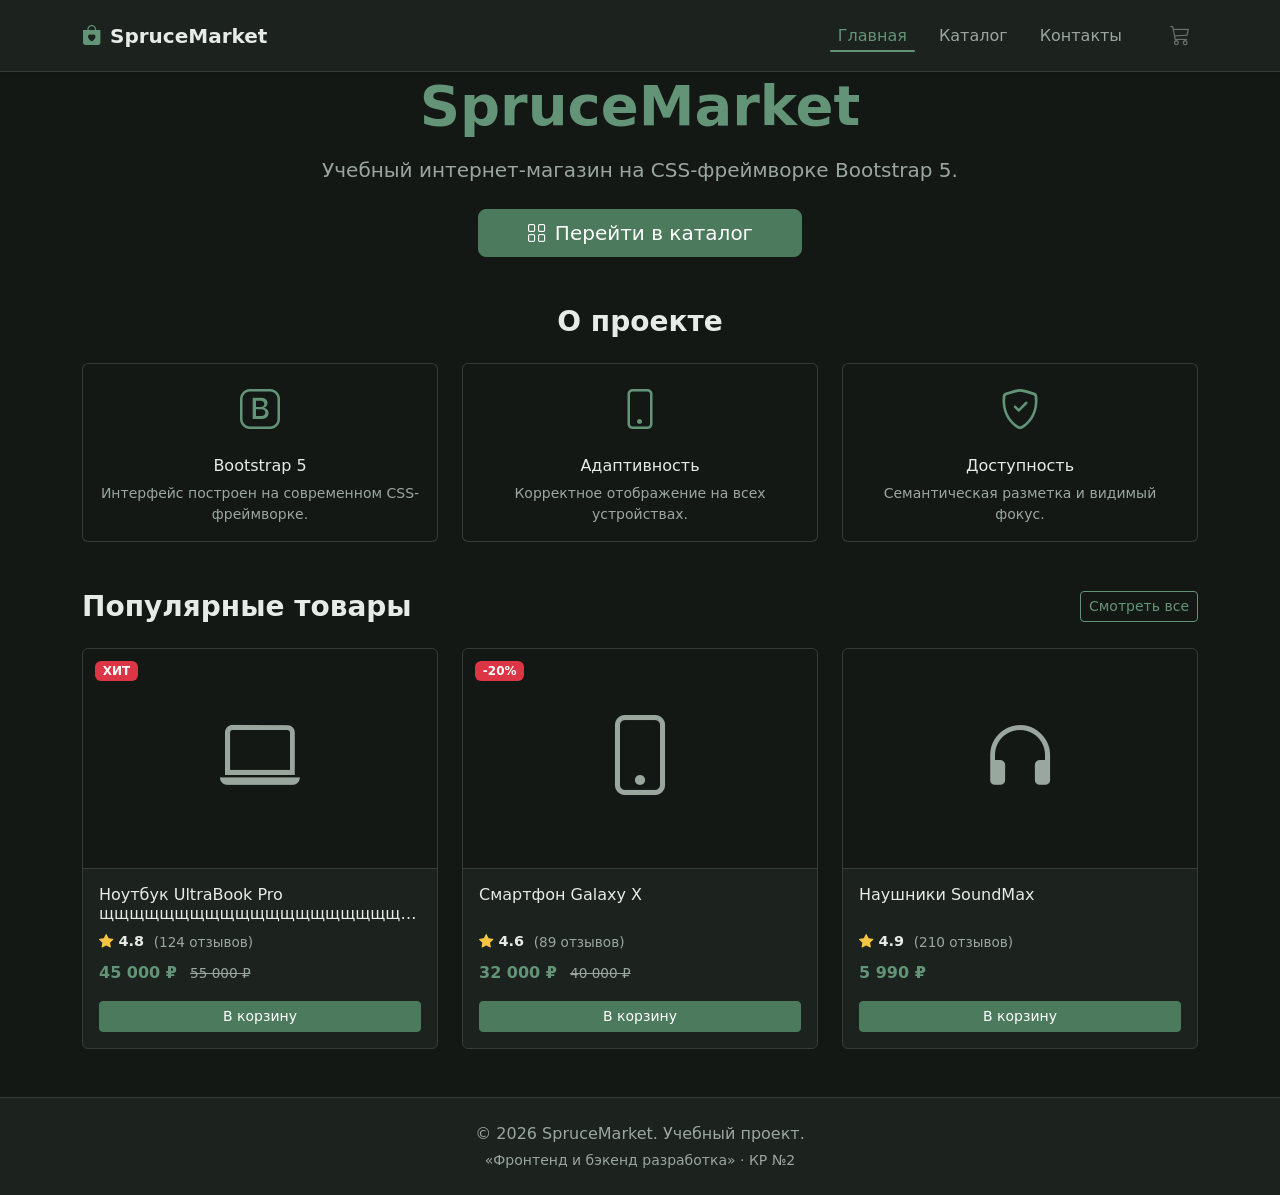
==== commit c581b471: "new name" ====
--- a/index.html
+++ b/index.html
@@ -3,8 +3,8 @@
 <head>
   <meta charset="UTF-8">
   <meta name="viewport" content="width=device-width, initial-scale=1.0">
-  <meta name="description" content="ShopMarket — учебный маркетплейс. КР №2">
-  <title>Главная — ShopMarket</title>
+  <meta name="description" content="SpruceMarket — учебный маркетплейс. КР №2">
+  <title>Главная — SpruceMarket</title>
   <link href="https://cdn.jsdelivr.net/npm/bootstrap@5.3.2/dist/css/bootstrap.min.css" rel="stylesheet">
   <link rel="stylesheet" href="https://cdn.jsdelivr.net/npm/bootstrap-icons@1.11.1/font/bootstrap-icons.css">
   <link rel="stylesheet" href="css/custom.css">
@@ -14,7 +14,7 @@
   <nav class="navbar navbar-expand-lg fixed-top shadow-sm site-navbar" aria-label="Основная навигация">
     <div class="container">
       <a class="navbar-brand site-navbar__brand" href="index.html">
-        <i class="bi bi-bag-heart-fill me-2"></i>ShopMarket
+        <i class="bi bi-bag-heart-fill me-2"></i>SpruceMarket
       </a>
       <button class="navbar-toggler site-navbar__toggler" type="button" data-bs-toggle="collapse" data-bs-target="#mainNavbar"
               aria-controls="mainNavbar" aria-expanded="false" aria-label="Открыть меню">
@@ -39,7 +39,7 @@
   <main>
     <section class="hero text-center">
       <div class="container">
-        <h1 class="display-4 fw-bold mb-3" style="color: var(--accent-hover);">ShopMarket</h1>
+        <h1 class="display-4 fw-bold mb-3" style="color: var(--accent-hover);">SpruceMarket</h1>
         <p class="lead text-muted mb-4 mx-auto" style="max-width: 700px;">
           Учебный интернет-магазин на CSS-фреймворке Bootstrap 5.
         </p>
@@ -89,7 +89,7 @@
 
   <footer class="site-footer py-4" id="contacts">
     <div class="container text-center">
-      <p class="mb-1">&copy; 2026 ShopMarket. Учебный проект.</p>
+      <p class="mb-1">&copy; 2026 SpruceMarket. Учебный проект.</p>
       <p class="mb-0 small site-footer__text">«Фронтенд и бэкенд разработка» · КР №2</p>
     </div>
   </footer>
--- a/css/custom.css
+++ b/css/custom.css
@@ -186,10 +186,81 @@
   transform: scale(1.05);
 }
 
-.product-card__title { transition: color .18s; }
+.product-card__title {
+  transition: color .18s;
+  /* Название занимает максимум две строки, дальше — троеточие */
+  display: -webkit-box;
+  -webkit-line-clamp: 2;
+  -webkit-box-orient: vertical;
+  overflow: hidden;
+  min-height: 2.4em; /* резервируем место под две строки, чтобы карточки не «прыгали» */
+}
+/* На странице товара название не обрезаем по строкам — показываем полностью */
+.product-card__title--detail {
+  display: block;
+  -webkit-line-clamp: unset;
+  -webkit-box-orient: initial;
+  overflow: visible;
+  min-height: 0;
+  /* Защита по горизонтали: длинные слова и URL не вылезают за колонку */
+  overflow-wrap: anywhere;
+  word-break: break-word;
+  hyphens: auto;
+}
+/* Название в карточке корзины — одна строка с обрезкой по ширине */
+.product-card__title--cart {
+  display: block;
+  white-space: nowrap;
+  overflow: hidden;
+  text-overflow: ellipsis;
+  -webkit-line-clamp: unset;
+  -webkit-box-orient: initial;
+  min-height: 0;
+  max-width: 100%;
+}
+
+/* Разрешаем flex-элементам сжиматься, чтобы название обрезалось, а не растягивало карточку */
+.cart-item__info,
+.cart-item__text {
+  min-width: 0;
+}
 .product-card:hover .product-card__title { color: var(--accent-hover); }
 
+.product-card__rating {
+  display: flex;
+  align-items: center;
+  gap: 0.35rem;
+  font-size: 0.9rem;
+  color: var(--text);
+}
+.product-card__rating {
+  display: flex;
+  align-items: center;
+  gap: 0.35rem;
+  font-size: 0.9rem;
+  color: var(--text);
+}
 .product-card__rating .bi-star-fill { color: #f5c542; }
+.product-card__rating-value { font-weight: 600; }
+.product-card__rating-reviews { font-size: 0.85rem; }
+
+/* Фиксированная высота карточки в сетках (главная, каталог) */
+#popular-grid .product-card,
+#catalog-grid .product-card {
+  height: 420px;
+}
+
+/* Модификатор для страницы товара */
+.product-card__rating--lg { font-size: 1rem; }
+.product-card__rating--lg .bi-star-fill { font-size: 1.15rem; }
+.product-card__rating-value { font-weight: 600; }
+.product-card__rating-reviews { font-size: 0.85rem; }
+
+/* Модификатор для страницы товара */
+.product-card__rating--lg {
+  font-size: 1rem;
+}
+.product-card__rating--lg .bi-star-fill { font-size: 1.15rem; }
 
 .product-card__price { color: var(--accent-hover); font-weight: 700; }
 .product-card__old-price { color: var(--muted); text-decoration: line-through; font-size: 0.85rem; }
@@ -205,7 +276,7 @@
 .catalog__products { grid-area: products; }
 .catalog__grid {
   display: grid;
-  grid-template-columns: repeat(3, 1fr);
+  grid-template-columns: repeat(3, minmax(0, 1fr));
   gap: 1rem;
 }
 
@@ -222,12 +293,62 @@
       "filters"
       "products";
   }
-  .catalog__grid { grid-template-columns: repeat(2, 1fr); }
+  .catalog__grid { grid-template-columns: repeat(2, minmax(0, 1fr)); }
   .catalog__sidebar { position: static; top: auto; }
 }
 
 @media (max-width: 575.98px) {
   .catalog__grid { grid-template-columns: 1fr; }
+}
+
+/* === 5.1. ПОХОЖИЕ ТОВАРЫ (блок related) === */
+.related__header {
+  display: flex;
+  justify-content: space-between;
+  align-items: center;
+  gap: 1rem;
+  margin-bottom: 1rem;
+}
+
+.related__track {
+  display: flex;
+  gap: 1rem;
+  overflow-x: auto;
+  padding-top: 0.5rem;      /* запас под hover-подъём */
+  padding-bottom: 0.75rem;  /* было — под скроллбар */
+  scroll-snap-type: x mandatory;
+  scrollbar-width: thin;
+  scrollbar-color: var(--accent) var(--surface-2);
+  padding-left: 2px;
+  padding-right: 2px;
+}
+
+.related__track::-webkit-scrollbar {
+  height: 8px;
+}
+.related__track::-webkit-scrollbar-track {
+  background-color: var(--surface-2);
+  border-radius: 999px;
+}
+.related__track::-webkit-scrollbar-thumb {
+  background-color: var(--accent);
+  border-radius: 999px;
+}
+.related__track::-webkit-scrollbar-thumb:hover {
+  background-color: var(--accent-hover);
+}
+
+.product-card--related {
+  flex: 0 0 240px;
+  scroll-snap-align: start;
+}
+
+.product-card--related {
+  height: 420px;
+}
+
+@media (max-width: 575.98px) {
+  .product-card--related { flex-basis: 200px; }
 }
 
 /* === 6. КНОПКА «НАВЕРХ» (блок back-to-top) === */
@@ -313,4 +434,162 @@
   border-top: 1px solid var(--border);
   color: var(--muted);
 }
-.site-footer__text { color: var(--muted); }+.site-footer__text { color: var(--muted); }
+
+/* === FAQ (блок faq) === */
+.faq {
+  display: grid;
+  gap: 0.75rem;
+}
+
+.faq__item {
+  background-color: var(--surface);
+  border: 1px solid var(--border);
+  border-radius: var(--bs-border-radius);
+  overflow: hidden;
+  transition: border-color 0.18s ease;
+}
+
+.faq__item[open] {
+  border-color: var(--accent-hover);
+}
+
+.faq__item:hover {
+  border-color: var(--accent-hover);
+}
+
+.faq__question {
+  display: flex;
+  align-items: center;
+  justify-content: space-between;
+  gap: 1rem;
+  padding: 1rem 1.25rem;
+  font-weight: 600;
+  color: var(--text);
+  cursor: pointer;
+  list-style: none;
+  user-select: none;
+  transition: color 0.18s ease, background-color 0.18s ease;
+}
+
+.faq__question::-webkit-details-marker {
+  display: none;
+}
+
+.faq__question::after {
+  content: "\F282"; /* bi-chevron-down */
+  font-family: "bootstrap-icons";
+  font-size: 0.9rem;
+  color: var(--muted);
+  transition: transform 0.2s ease, color 0.2s ease;
+  flex-shrink: 0;
+}
+
+.faq__item[open] .faq__question::after {
+  transform: rotate(180deg);
+  color: var(--accent-hover);
+}
+
+.faq__question:hover {
+  background-color: var(--accent-soft);
+  color: var(--accent-hover);
+}
+
+.faq__question:focus-visible {
+  outline: 2px solid var(--accent-hover);
+  outline-offset: -2px;
+}
+
+.faq__answer {
+  padding: 0 1.25rem 1rem;
+  color: var(--muted);
+  line-height: 1.6;
+  font-size: 0.95rem;
+}
+
+/* Плавное появление ответа */
+.faq__item[open] .faq__answer {
+  animation: faq-fade 0.2s ease;
+}
+
+@keyframes faq-fade {
+  from { opacity: 0; transform: translateY(-4px); }
+  to   { opacity: 1; transform: translateY(0); }
+}
+
+/* === ЗВЁЗДЫ РЕЙТИНГА В ФОРМЕ === */
+.rating {
+  display: inline-flex;
+  gap: 0.15rem;
+}
+
+.rating__star {
+  background: none;
+  border: 0;
+  padding: 0.2rem;
+  line-height: 1;
+  cursor: pointer;
+  border-radius: 6px;
+  transition: transform 0.15s ease;
+}
+
+.rating__star .bi {
+  font-size: 1.5rem;
+  color: var(--border);
+  transition: color 0.15s ease, transform 0.15s ease;
+}
+
+.rating__star.is-active .bi {
+  color: #f5c542;
+}
+
+.rating__star:hover .bi,
+.rating__star:focus-visible .bi {
+  transform: scale(1.08);
+}
+
+.rating__star:focus-visible {
+  outline: 2px solid var(--accent-hover);
+  outline-offset: 2px;
+}
+
+.rating__hint {
+  margin: 0.25rem 0 0;
+  font-size: 0.85rem;
+  color: var(--muted);
+  min-height: 1.2em;
+}
+
+/* === CHIP-КНОПКИ === */
+.chips {
+  display: flex;
+  flex-wrap: wrap;
+  gap: 0.5rem;
+}
+
+.chips__item {
+  padding: 0.3rem 0.85rem;
+  border: 1px solid var(--border);
+  border-radius: 999px;
+  background-color: var(--bg);
+  color: var(--muted);
+  font-size: 0.85rem;
+  cursor: pointer;
+  transition: background-color 0.18s ease, color 0.18s ease, border-color 0.18s ease;
+}
+
+.chips__item:hover {
+  color: var(--text);
+  border-color: var(--accent-hover);
+}
+
+.chips__item:focus-visible {
+  outline: 2px solid var(--accent-hover);
+  outline-offset: 2px;
+}
+
+.chips__item.is-active {
+  background-color: var(--accent);
+  border-color: var(--accent);
+  color: #fff;
+}
